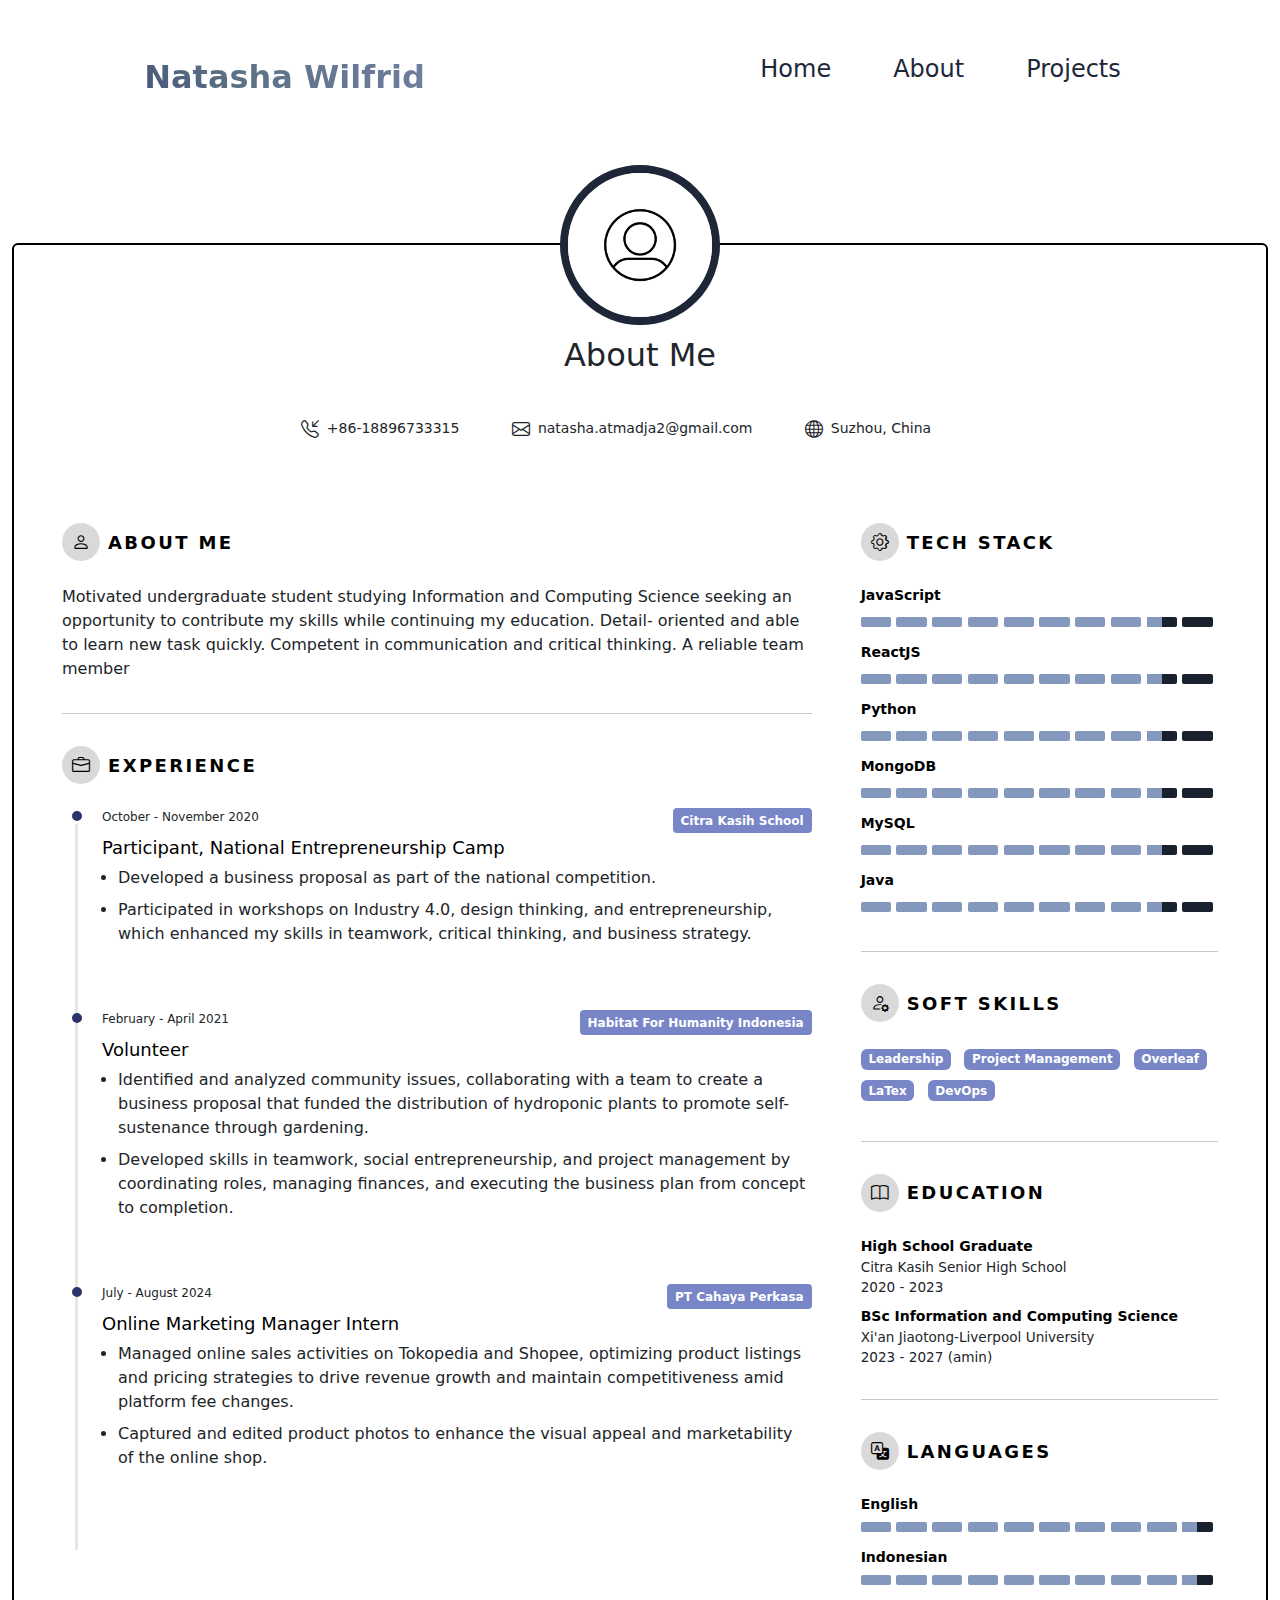
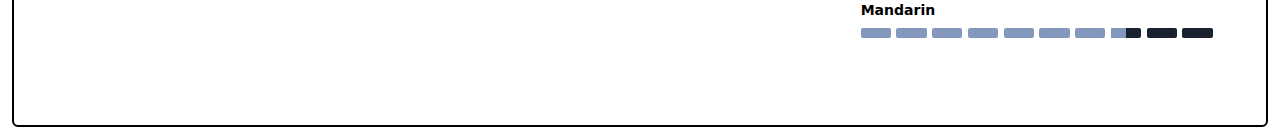
==== about-me.html @ 750fce46 "commit" ====
<!DOCTYPE html>
<html lang="en">
<head>
    <meta charset="UTF-8">
    <meta name="viewport" content="width=device-width, initial-scale=1.0">
    <title>Document</title>
    <link rel="stylesheet" href ="./style2.css"/>
    <link href="https://fonts.googleapis.com/css2?family=Roboto:wght@700&display=swap" rel="stylesheet">
    <link href="https://cdn.jsdelivr.net/npm/bootstrap@5.3.3/dist/css/bootstrap.min.css" rel="stylesheet" integrity="sha384-QWTKZyjpPEjISv5WaRU9OFeRpok6YctnYmDr5pNlyT2bRjXh0JMhjY6hW+ALEwIH" crossorigin="anonymous">
    <link rel="stylesheet" href="https://cdn.jsdelivr.net/npm/bootstrap-icons@1.10.3/font/bootstrap-icons.css">
    <script defer src="./script.js"></script>
</head>
<body>
    <header>
        <nav id="dekstop-nav">
            <div class="logo">Natasha Wilfrid</div>
            <ul class="nav-links">
                <li><a href="./main.html">Home</a></li>
                <li><a href="./about-me.html">About</a></li>
                <li><a href="./main.html#projects">Projects</a></li>
            </ul>
        </nav>
    </header>
	<div class="container-fluid">
        <div class="resume-wrapper mx-auto rounded-2">
            <div class="resume-header px-4 px-lg-5">
                <div class="resume-profile-holder text-center">
                    <img class="resume-profile-pic" src="./media/profile-logo.png" alt="image">
                    <h2 class="resume-nametext-uppercase">About Me</h2>
                        <div class="resume-contact mt-4">
                            <ul class="resume-contact-list list-unstyled list-inline mb-0 justify-content-between">
                                <li class="list-inline-item me-md-3 me-lg-5"><i class="resume-contact-icon bi bi-telephone-inbound me-2"></i>+86-18896733315</li>
                                <li class="list-inline-item me-md-3 me-lg-5"><i class="resume-contact-icon bi bi-envelope me-2"></i>natasha.atmadja2@gmail.com</li>
                                <li class="list-inline-item me-lg-5"><i class="resume-contact-icon bi bi-globe me-2"></i>Suzhou, China</li>
                            </ul>
                        </div><!--//resume-contact-->
                    </div><!--//profile-holder-->
                </div><!--//resume-header-->
                            
                <div class="resume-body p-4 p-lg-5">
                    <div class="row">
                        <div class="col-main col-12 col-lg-8 pe-lg-4">
                            <section class="resume-summary-section resume-section">
                                <h3 class="resume-section-heading text-uppercase py-2 py-lg-3 py-2 py-lg-3"><i class="resume-section-heading-icon bi bi-person me-2"></i>About Me</h3>
                                <div class="resume-summary-desc">
                                    Motivated undergraduate student studying Information and Computing
                                    Science seeking an opportunity to contribute my skills while continuing
                                    my education. Detail- oriented and able to learn new task quickly.
                                    Competent in communication and critical thinking. A reliable team member
                                </div>
                            </section><!--//resume-section-->
                                        
                            <hr>
                                        
                            <section class="resume-experience-section resume-section">
                                <h3 class="resume-section-heading text-uppercase py-2 py-lg-3 py-3"><i class="resume-section-heading-icon bi bi-briefcase me-2"></i>Experience</h3>
                                <div class="resume-timeline position-relative">
                                    <article class="resume-timeline-item position-relative pb-5">
                                                    
                                        <div class="resume-timeline-item-header mb-2">
                                                        
                                            <div class="resume-position-meta d-flex justify-content-between mb-1">
                                                <div class="resume-position-time">October - November 2020</div>
                                                <div class="resume-company-name">Citra Kasih School</div>
                                            </div>
                                            <h3 class="resume-position-title mb-1">Participant, National Entrepreneurship Camp</h3>
    
                                        </div>
                                        <div class="resume-timeline-item-desc">
                                                     
                                            <ul class="resume-timeline-list">
                                                <li>Developed a business proposal as part of the national competition.</li>
                                                <li>Participated in workshops on Industry 4.0, design thinking, and entrepreneurship, which enhanced my
                                                    skills in teamwork, critical thinking, and business strategy.
                                                </li>
                                            </ul>
                                                        
                                        </div>
            
                                    </article>
                                    <article class="resume-timeline-item position-relative pb-5">
                                                    
                                        <div class="resume-timeline-item-header mb-2">
                                                        
                                            <div class="resume-position-meta d-flex justify-content-between mb-1">
                                                <div class="resume-position-time">February - April 2021</div>
                                                <div class="resume-company-name">Habitat For Humanity Indonesia</div>
                                            </div>
                                            <h3 class="resume-position-title mb-1">Volunteer</h3>
    
                                        </div><!--//resume-timeline-item-header-->
                                        <div class="resume-timeline-item-desc">
                                                     
                                            <ul class="resume-timeline-list">
                                                <li>Identified and analyzed community issues, collaborating with a team to create a business proposal that funded the distribution of hydroponic plants to promote self-sustenance through gardening.</li>
                                                <li>Developed skills in teamwork, social entrepreneurship, and project management by coordinating roles,
                                                    managing finances, and executing the business plan from concept to completion.
                                                </li>
                                            </ul>
                                                        
                                        </div><!--//resume-timeline-item-desc-->
            
                                    </article><!--//resume-timeline-item-->
                                        
                                    <article class="resume-timeline-item position-relative pb-5">
    
                                        <div class="resume-timeline-item-header mb-2">
                                                        
                                            <div class="resume-position-meta d-flex justify-content-between mb-1">
                                                <div class="resume-position-time">July - August 2024</div>
                                                <div class="resume-company-name">PT Cahaya Perkasa</div>
                                            </div>
                                                <h3 class="resume-position-title mb-1">Online Marketing Manager Intern</h3>
    
                                        </div><!--//resume-timeline-item-header-->
                                        <div class="resume-timeline-item-desc">
                                            <ul class="resume-timeline-list">
                                                <li>Managed online sales activities on Tokopedia and Shopee, optimizing product listings and pricing
                                                    strategies to drive revenue growth and maintain competitiveness amid platform fee changes.
                                                </li>
                                                <li>Captured and edited product photos to enhance the visual appeal and marketability of the online shop.</li>
                                            </ul>
                                                        
                                        </div>
            
                                    </article>
                                </div>
                            </section>
                        </div>
                        <div class="col-12 col-lg-4 ps-lg-4">
                                        
                            <section class="resume-skills-section resume-section">
                                <h3 class="resume-section-heading text-uppercase py-2 py-lg-3 py-3"><i class="resume-section-heading-icon bi bi-gear me-2"></i>Tech Stack</h3>
                                            
                                <ul class="list-unstyled">
                                <li class="mb-2">
                                    <div class="resume-skill-name">JavaScript</div>
                                    <div class="resume-level-indicator row gx-0 flex-nowrap">
                                        <div class="col"><span class="item item-full"></span></div>
                                        <div class="col"><span class="item item-full"></span></div>
                                        <div class="col"><span class="item item-full"></span></div>
                                        <div class="col"><span class="item item-full"></span></div>
                                        <div class="col"><span class="item item-full"></span></div>
                                        <div class="col"><span class="item item-full"></span></div>
                                        <div class="col"><span class="item item-full"></span></div>
                                        <div class="col"><span class="item item-full"></span></div>
                                        <div class="col"><span class="item item-half"></span></div>
                                        <div class="col"><span class="item"></span></div>
                                    </div><!--//resume-level-indicator-->
                                </li>
                                <li class="mb-2">
                                    <div class="resume-skill-name">ReactJS</div>
                                    <div class="resume-level-indicator row gx-0 flex-nowrap">
                                        <div class="col"><span class="item item-full"></span></div>
                                        <div class="col"><span class="item item-full"></span></div>
                                        <div class="col"><span class="item item-full"></span></div>
                                        <div class="col"><span class="item item-full"></span></div>
                                        <div class="col"><span class="item item-full"></span></div>
                                        <div class="col"><span class="item item-full"></span></div>
                                        <div class="col"><span class="item item-full"></span></div>
                                        <div class="col"><span class="item item-full"></span></div>
                                        <div class="col"><span class="item item-half"></span></div>
                                        <div class="col"><span class="item"></span></div>
                                    </div><!--//resume-level-indicator-->
                                </li>
                                <li class="mb-2">
                                    <div class="resume-skill-name">Python</div>
                                    <div class="resume-level-indicator row gx-0 flex-nowrap">
                                        <div class="col"><span class="item item-full"></span></div>
                                        <div class="col"><span class="item item-full"></span></div>
                                        <div class="col"><span class="item item-full"></span></div>
                                        <div class="col"><span class="item item-full"></span></div>
                                        <div class="col"><span class="item item-full"></span></div>
                                        <div class="col"><span class="item item-full"></span></div>
                                        <div class="col"><span class="item item-full"></span></div>
                                        <div class="col"><span class="item item-full"></span></div>
                                        <div class="col"><span class="item item-half"></span></div>
                                        <div class="col"><span class="item"></span></div>
                                    </div><!--//resume-level-indicator-->
                                </li>
                                <li class="mb-2">
                                    <div class="resume-skill-name">MongoDB</div>
                                    <div class="resume-level-indicator row gx-0 flex-nowrap">
                                        <div class="col"><span class="item item-full"></span></div>
                                        <div class="col"><span class="item item-full"></span></div>
                                        <div class="col"><span class="item item-full"></span></div>
                                        <div class="col"><span class="item item-full"></span></div>
                                        <div class="col"><span class="item item-full"></span></div>
                                        <div class="col"><span class="item item-full"></span></div>
                                        <div class="col"><span class="item item-full"></span></div>
                                        <div class="col"><span class="item item-full"></span></div>
                                        <div class="col"><span class="item item-half"></span></div>
                                        <div class="col"><span class="item"></span></div>
                                    </div><!--//resume-level-indicator-->
                                </li>
                                <li class="mb-2">
                                    <div class="resume-skill-name">MySQL</div>
                                    <div class="resume-level-indicator row gx-0 flex-nowrap">
                                        <div class="col"><span class="item item-full"></span></div>
                                        <div class="col"><span class="item item-full"></span></div>
                                        <div class="col"><span class="item item-full"></span></div>
                                        <div class="col"><span class="item item-full"></span></div>
                                        <div class="col"><span class="item item-full"></span></div>
                                        <div class="col"><span class="item item-full"></span></div>
                                        <div class="col"><span class="item item-full"></span></div>
                                        <div class="col"><span class="item item-full"></span></div>
                                        <div class="col"><span class="item item-half"></span></div>
                                        <div class="col"><span class="item"></span></div>
                                    </div><!--//resume-level-indicator-->
                                </li>
                                <li class="Java">
                                    <div class="resume-skill-name">Java</div>
                                    <div class="resume-level-indicator row gx-0 flex-nowrap">
                                        <div class="col"><span class="item item-full"></span></div>
                                        <div class="col"><span class="item item-full"></span></div>
                                        <div class="col"><span class="item item-full"></span></div>
                                        <div class="col"><span class="item item-full"></span></div>
                                        <div class="col"><span class="item item-full"></span></div>
                                        <div class="col"><span class="item item-full"></span></div>
                                        <div class="col"><span class="item item-full"></span></div>
                                        <div class="col"><span class="item item-full"></span></div>
                                        <div class="col"><span class="item item-half"></span></div>
                                        <div class="col"><span class="item"></span></div>
                                    </div><!--//resume-level-indicator-->
                                </li>
                                </ul>               
                            </section><!--//resume-section-->
                            <hr>
                                        
                            <section class="resume-skills-section resume-section">
                                <h3 class="resume-section-heading text-uppercase py-2 py-lg-3 py-3"><i class="resume-section-heading-icon bi bi-person-gear me-2"></i>Soft Skills</h3>
                                <ul class="list-inline">
                                    <li class="list-inline-item"><span class="badge resume-skill-badge">Leadership</span></li>
                                    <li class="list-inline-item"><span class="badge resume-skill-badge">Project Management</span></li>
                                    <li class="list-inline-item"><span class="badge resume-skill-badge">Overleaf</span></li>
                                    <li class="list-inline-item"><span class="badge resume-skill-badge">LaTex</span></li>
                                    <li class="list-inline-item"><span class="badge resume-skill-badge">DevOps</span></li>
                                                
                                </ul>
                            </section><!--//resume-section-->
                                        
                            <hr>
                            <section class="resume-educate-section resume-section">
                                <h3 class="resume-section-heading text-uppercase py-2 py-lg-3 py-3"><i class="resume-section-heading-icon bi bi-book me-2"></i>Education</h3>
                                <ul class="list-unstyled">
                                    <li class="mb-2">
                                        <div class="resume-degree font-weight-bold">High School Graduate</div>
                                        <div class="resume-degree-org">Citra Kasih Senior High School</div>
                                        <div class="resume-degree-time">2020 - 2023</div>
                                    </li>
                                    <li>
                                        <div class="resume-degree font-weight-bold">BSc Information and Computing Science</div>
                                        <div class="resume-degree-org">Xi'an Jiaotong-Liverpool University</div>
                                        <div class="resume-degree-time">2023 - 2027 (amin)</div>
                                    </li>
                                </ul>
                            </section>
                                        
                            <hr>
                                        
                            <section class="resume-lang-section resume-section">
                                <h3 class="resume-section-heading text-uppercase py-2 py-lg-3 py-3"><i class="resume-section-heading-icon bi bi-translate me-2"></i>Languages</h3>
                                    <ul class="list-unstyled resume-lang-list">
                                    <li class="mb-2">
                                        <div class="resume-lang-name">English</div>
                                        <div class="resume-level-indicator row gx-0 flex-nowrap">
                                            <div class="col"><span class="item item-full"></span></div>
                                            <div class="col"><span class="item item-full"></span></div>
                                            <div class="col"><span class="item item-full"></span></div>
                                            <div class="col"><span class="item item-full"></span></div>
                                            <div class="col"><span class="item item-full"></span></div>
                                            <div class="col"><span class="item item-full"></span></div>
                                            <div class="col"><span class="item item-full"></span></div>
                                            <div class="col"><span class="item item-full"></span></div>
                                            <div class="col"><span class="item item-full"></span></div>
                                            <div class="col"><span class="item item-half"></span></div>
                                        </div>
                                    </li>
                                    <li class="mb-2">
                                        <div class="resume-lang-name">Indonesian</div>
                                        <div class="resume-level-indicator row gx-0 flex-nowrap">
                                            <div class="col"><span class="item item-full"></span></div>
                                            <div class="col"><span class="item item-full"></span></div>
                                            <div class="col"><span class="item item-full"></span></div>
                                            <div class="col"><span class="item item-full"></span></div>
                                            <div class="col"><span class="item item-full"></span></div>
                                            <div class="col"><span class="item item-full"></span></div>
                                            <div class="col"><span class="item item-full"></span></div>
                                            <div class="col"><span class="item item-full"></span></div>
                                            <div class="col"><span class="item item-full"></span></div>
                                            <div class="col"><span class="item item-half"></span></div>
                                        </div><!--//resume-level-indicator-->
                                    </li>
                                    <li class="mb-3">
                                        <div class="resume-lang-name">Mandarin</div>
                                        <div class="resume-level-indicator row gx-0 flex-nowrap">
                                            <div class="col"><span class="item item-full"></span></div>
                                            <div class="col"><span class="item item-full"></span></div>
                                            <div class="col"><span class="item item-full"></span></div>
                                            <div class="col"><span class="item item-full"></span></div>
                                            <div class="col"><span class="item item-full"></span></div>
                                            <div class="col"><span class="item item-full"></span></div>
                                            <div class="col"><span class="item item-full"></span></div>
                                            <div class="col"><span class="item item-half"></span></div>
                                            <div class="col"><span class="item"></span></div>
                                            <div class="col"><span class="item"></span></div>
                                        </div>
                                    </li>
                                </ul>
                            </section>        
                        </div><!--//col-side-->
                    </div><!--//row-->
                </div><!--//resume-body-->
            </div><!--//resume-wrapper-->
        </div><!--//container-fluid-->
    </div><!--//main-content-wrapper-->
            
            
    </div><!--//row-->
        
    </div><!--//container-->
</body>
</html>
---- style2.css ----
body {
    margin: 0;
    font-family: 'Roboto', sans-serif;
    font-size: var(--bs-body-font-size);
    font-weight: var(--bs-body-font-weight);
    line-height: var(--bs-body-line-height);
    color: var(--bs-body-color);
    text-align: var(--bs-body-text-align);
    background-color: var(--bs-body-bg);
    -webkit-text-size-adjust: 100%;
    -webkit-tap-highlight-color: rgba(0, 0, 0, 0);
}

/*desktop-nav*/

nav .logo {
  font-size: 2rem;
  font-weight: bold;
  background: linear-gradient(45deg, #2D336B, #5C7285, #7781a9, #A9B5DF, #7886C7, #7886C7); /* Gradient colors */
  background-size: 400% 400%;
  -webkit-background-clip: text; 
  -webkit-text-fill-color: transparent; 
  animation: gradientAnimation 5s ease infinite;
}

a {
  color: black;
  text-decoration: none;
  text-decoration-color: white;
}
a:hover {
    color: #2D336B;
    text-decoration: underline;
    text-underline-offset: 1rem;
    text-decoration-color: #2D336B;
}

nav .logo:hover {
    cursor: default;
}

nav,
.nav-links {
  display: flex;
}

nav {
  justify-content: space-around;
  align-items: center;
  height: 17vh;
}

.nav-links {
  gap: 2rem;
  list-style: none;
  font-size: 1.5rem;
}

nav ul {
    display: flex;
    list-style: none;
}

nav ul li {
    margin: 0 15px;
}


nav ul li a {
    text-decoration: none;
    color: #1e2738;
    transition: color 0.3s;
}

nav ul li a:hover {
    color: linear-gradient(45deg, #081c15, #1b4332, #2d6a4f, #40916c, #52b788, #74c69d);
}

/*resume content*/


hr {
  margin: 1rem 0;
  color: inherit;
  border: 0;
  border-top: 1px solid;
  opacity: 0.25;
}

/* ============= Resume Page  ============= */
.resume-wrapper {
    margin-top: 90px;
    position: relative;
    padding-top: calc(75px + 1rem);
    border: 2px solid black;
}
  
.resume-profile-pic {
  max-width: 160px;
  height: auto;
  position: absolute;
  left: 50%;
  margin-left: -80px;
  top: -80px;
  border: 8px solid #1e2738;
  border-radius: 50%;
}
  
  .resume-name {
    letter-spacing: 0.5rem;
    font-size: 2.25rem;
    color: black;
    font-weight: 900;
  }
  
  .resume-role-title {
    font-size: 1.125rem;
    letter-spacing: 0.25rem;
    color: #7886C7;
    font-weight: 500;
  }
  
  .resume-body .col-main {
    border-right: 1px solid rgba(255, 255, 255, 0.2);
  }
  
  .resume-section {
    margin-bottom: 2rem;
  }
  
  .resume-section-heading {
    font-size: 1.125rem;
    letter-spacing: 0.15rem;
    color: black;
    font-weight: 900;
    display: flex;
    align-items: center;
  }
  
  .resume-section-heading-icon {
    background: #2D336B;
    border-radius: 50%;
    display: inline-flex;
    justify-content: center;
    align-items: center;
    text-align: center;
    width: 38px;
    height: 38px;
    padding-left: 0.15rem;
    background: rgba(0, 0, 0, 0.15);
    font-size: 1.125rem;
    color: black;
  }
  
  .resume-contact {
    border-top: 1px solid rgba(255, 255, 255, 0.2);
    border-bottom: 1px solid rgba(255, 255, 255, 0.2);
    padding: 1rem;
    font-size: 0.875rem;
  }
  
  .resume-contact-icon {
    font-size: 1.125rem;
    vertical-align: middle;
  }

  .resume-body{
    padding: 1.5rem;
  }

  @media(min-width:992px){
    .resume-body {
        padding: 3rem;
    }
  }
  
  .resume-timeline {
    padding-left: 2.5rem;
  }

  .resume-timeline:before {
    content: "";
    display: inline-block;
    width: 3px;
    height: 100%;
    background: rgba(0, 0, 0, 0.1);
    left: 13px;
    top: 16px;
    position: absolute;
  }
  
  .resume-position-meta {
    font-size: 0.75rem;
    margin-bottom: 0.25rem;
    justify-content: space-between;
  }
  
  .resume-company-name {
    background: #7886C7;
    color: white;
    padding: 0.2rem 0.5rem;
    border-radius: 0.25rem;
    font-weight: 600;
  }
  
  .resume-position-title {
    font-size: 1.125rem;
    margin-bottom: 0.25rem;
    color: black;
  }
  
  .resume-timeline-item:before {
    content: "";
    display: inline-block;
    position: absolute;
    left: -30px;
    top: 3px;
    width: 10px;
    height: 10px;
    border: 2px solid #2D336B;
    background: #2D336B;
    border-radius: 50%;
  }
  
  .resume-timeline-list {
    padding-left: 1rem;
  }
  .resume-timeline-list li {
    margin-bottom: 0.5rem;
  }
  
  .resume-degree {
    color: black;
    font-weight: bold;
    font-size: 0.875rem;
  }
  
  .resume-degree-org {
    font-size: 0.85rem;
  }
  
  .resume-degree-time {
    font-size: 0.85rem;
  }

  
  .resume-skill-name {
    margin-bottom: 0.25rem;
    color: black;
    font-size: 0.875rem;
    font-weight: bold;
  }

  .resume-progress {
    border-radius: 0.25rem;
    height: 0.3rem;
    background: #19202e;
    margin-bottom: 1rem;
  }
  
  .resume-progress-bar {
    border-radius: 0.25rem;
    background-color: #8497bc;
  }
  
  .resume-skill-badge {
    background: #19202e;
    background: #7886C7;
    color: rgba(255, 255, 255, 0.8);
    padding: 0.5rem 0.65rem;
    margin-bottom: 0.5rem;
  }

  .resume-lang-name {
    font-weight: bold;
    color: black;
    font-size: 0.875rem;
  }
  
  .resume-level-indicator {
    margin-top: 2px;
  }
  .resume-level-indicator .item {
    width: 85%;
    min-height: 10px;
    border-radius: 2px;
    display: inline-block;
    background: #19202e;
    position: relative;
  }
  .resume-level-indicator .item:last-child {
    margin-right: 0;
  }
  .resume-level-indicator .item.item-full {
    background: #8497bc;
  }
  .resume-level-indicator .item.item-half:after {
    content: "";
    display: inline-block;
    position: absolute;
    width: 50%;
    height: 100%;
    left: 0;
    top: 0;
    background: #8497bc;
  }
  
  .mb-2 {
    margin-bottom: 0.5rem !important;
}


@keyframes gradientAnimation {
    0% {
        background-position: 0% 50%;
    }
    50% {
        background-position: 100% 50%;
    }
    100% {
        background-position: 0% 50%;
    }
}
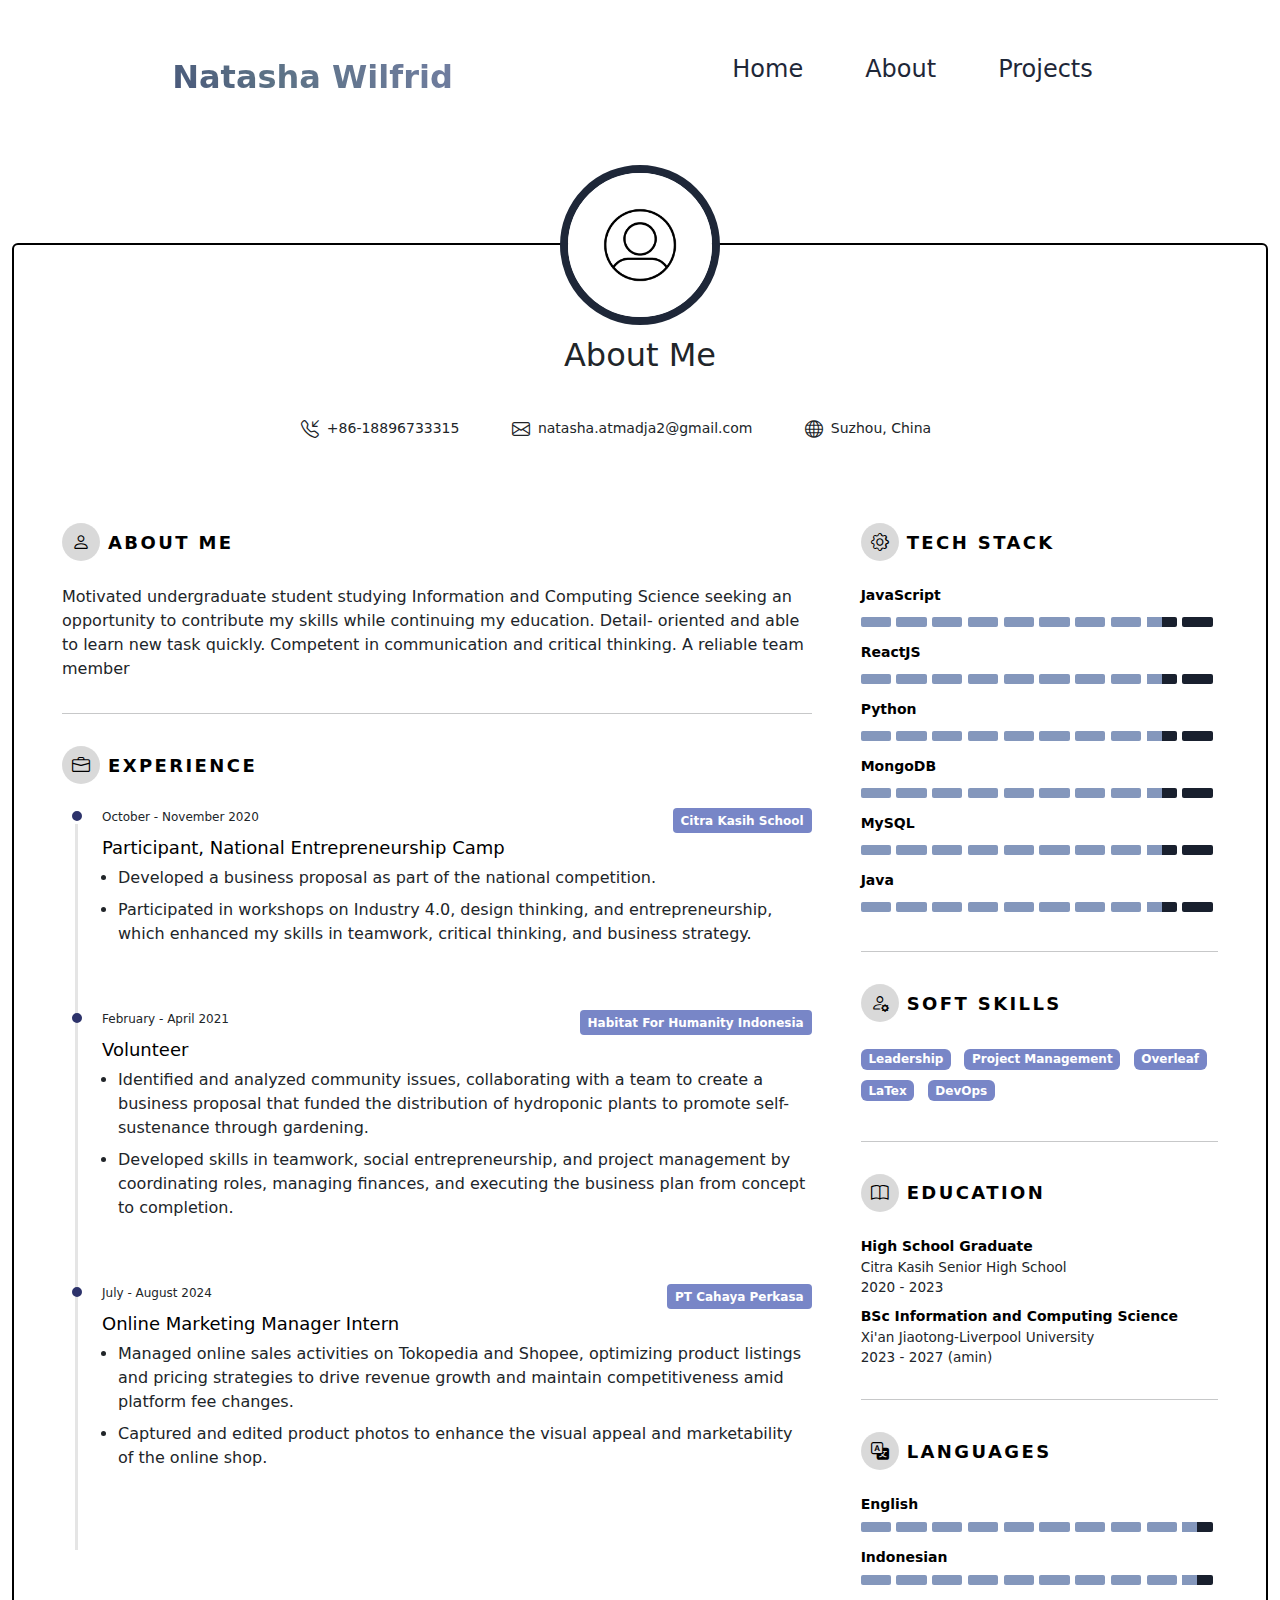
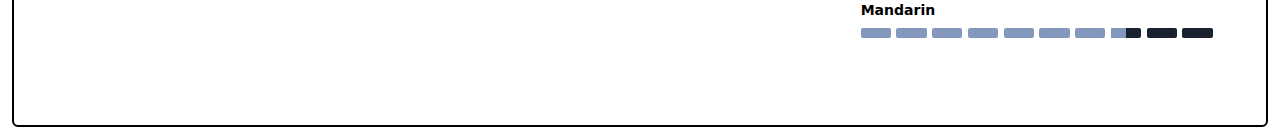
==== commit 7c96e723: "commit" ====
--- a/about-me.html
+++ b/about-me.html
@@ -12,13 +12,29 @@
 </head>
 <body>
     <header>
-        <nav id="dekstop-nav">
+        <nav id="desktop-nav">
             <div class="logo">Natasha Wilfrid</div>
-            <ul class="nav-links">
-                <li><a href="./main.html">Home</a></li>
-                <li><a href="./about-me.html">About</a></li>
-                <li><a href="./main.html#projects">Projects</a></li>
-            </ul>
+              <ul class="nav-links">
+                <li><a href="./index.html">Home</a></li>
+                <li><a href="">About</a></li>
+                <li><a href="./index.html#projects">Projects</a></li>
+              </ul>
+        </nav>
+    
+        <nav id="hamburger-nav">
+            <div class="logo">Natasha Wilfrid</div>
+            <div class="hamburger-menu">
+              <div class="hamburger-icon" onclick="toggleMenu()">
+                <span></span>
+                <span></span>
+                <span></span>
+              </div>
+              <div class="menu-links">
+                <li><a href="./index.html" onclick="toggleMenu()">Home</a></li>
+                <li><a href="./about-me.html" onclick="toggleMenu()">About</a></li>
+                <li><a href="./index.html#projects" onclick="toggleMenu()">Projects</a></li>
+              </div>
+            </div>
         </nav>
     </header>
 	<div class="container-fluid">
--- a/style2.css
+++ b/style2.css
@@ -13,6 +13,13 @@
 }
 
 /*desktop-nav*/
+#desktop-nav{
+  max-width: 1200px;
+  margin: auto;
+  padding: 1.5rem 1rem;
+  display: flex;
+  align-items: center;
+}
 
 nav .logo {
   font-size: 2rem;
@@ -77,6 +84,85 @@
     color: linear-gradient(45deg, #081c15, #1b4332, #2d6a4f, #40916c, #52b788, #74c69d);
 }
 
+/* HAMBURGER MENU */
+
+#hamburger-nav {
+  display: none;
+}
+
+.hamburger-menu {
+  position: relative;
+  display: inline-block;
+}
+
+.hamburger-icon {
+  display: flex;
+  flex-direction: column;
+  justify-content: space-between;
+  height: 24px;
+  width: 30px;
+  cursor: pointer;
+}
+
+.hamburger-icon span {
+  width: 100%;
+  height: 2px;
+  background-color: black;
+  transition: all 0.3 ease-in-out;
+}
+
+.menu-links {
+  position: absolute;
+  top: 100%;
+  right: 0;
+  background-color: white;
+  width: fit-content;
+  max-height: 0;
+  overflow: hidden;
+  transition: all 0.3 ease-in-out;
+}
+
+.menu-links a {
+  display: block;
+  padding: 10px;
+  text-align: center;
+  font-size: 1.5rem;
+  color: black;
+  text-decoration: none;
+  transition: all 0.3 ease-in-out;
+}
+
+.menu-links li {
+  list-style: none;
+}
+
+.menu-links.open {
+  max-height: 300px;
+}
+
+.hamburger-icon.open span:first-child {
+  transform: rotate(45deg) translate(10px, 5px);
+}
+
+.hamburger-icon.open span:nth-child(2) {
+  opacity: 0;
+}
+
+.hamburger-icon.open span:last-child {
+  transform: rotate(-45deg) translate(10px, -5px);
+}
+
+.hamburger-icon span:first-child {
+  transform: none;
+}
+
+.hamburger-icon span:first-child {
+  opacity: 1;
+}
+
+.hamburger-icon span:first-child {
+  transform: none;
+}
 /*resume content*/
 
 
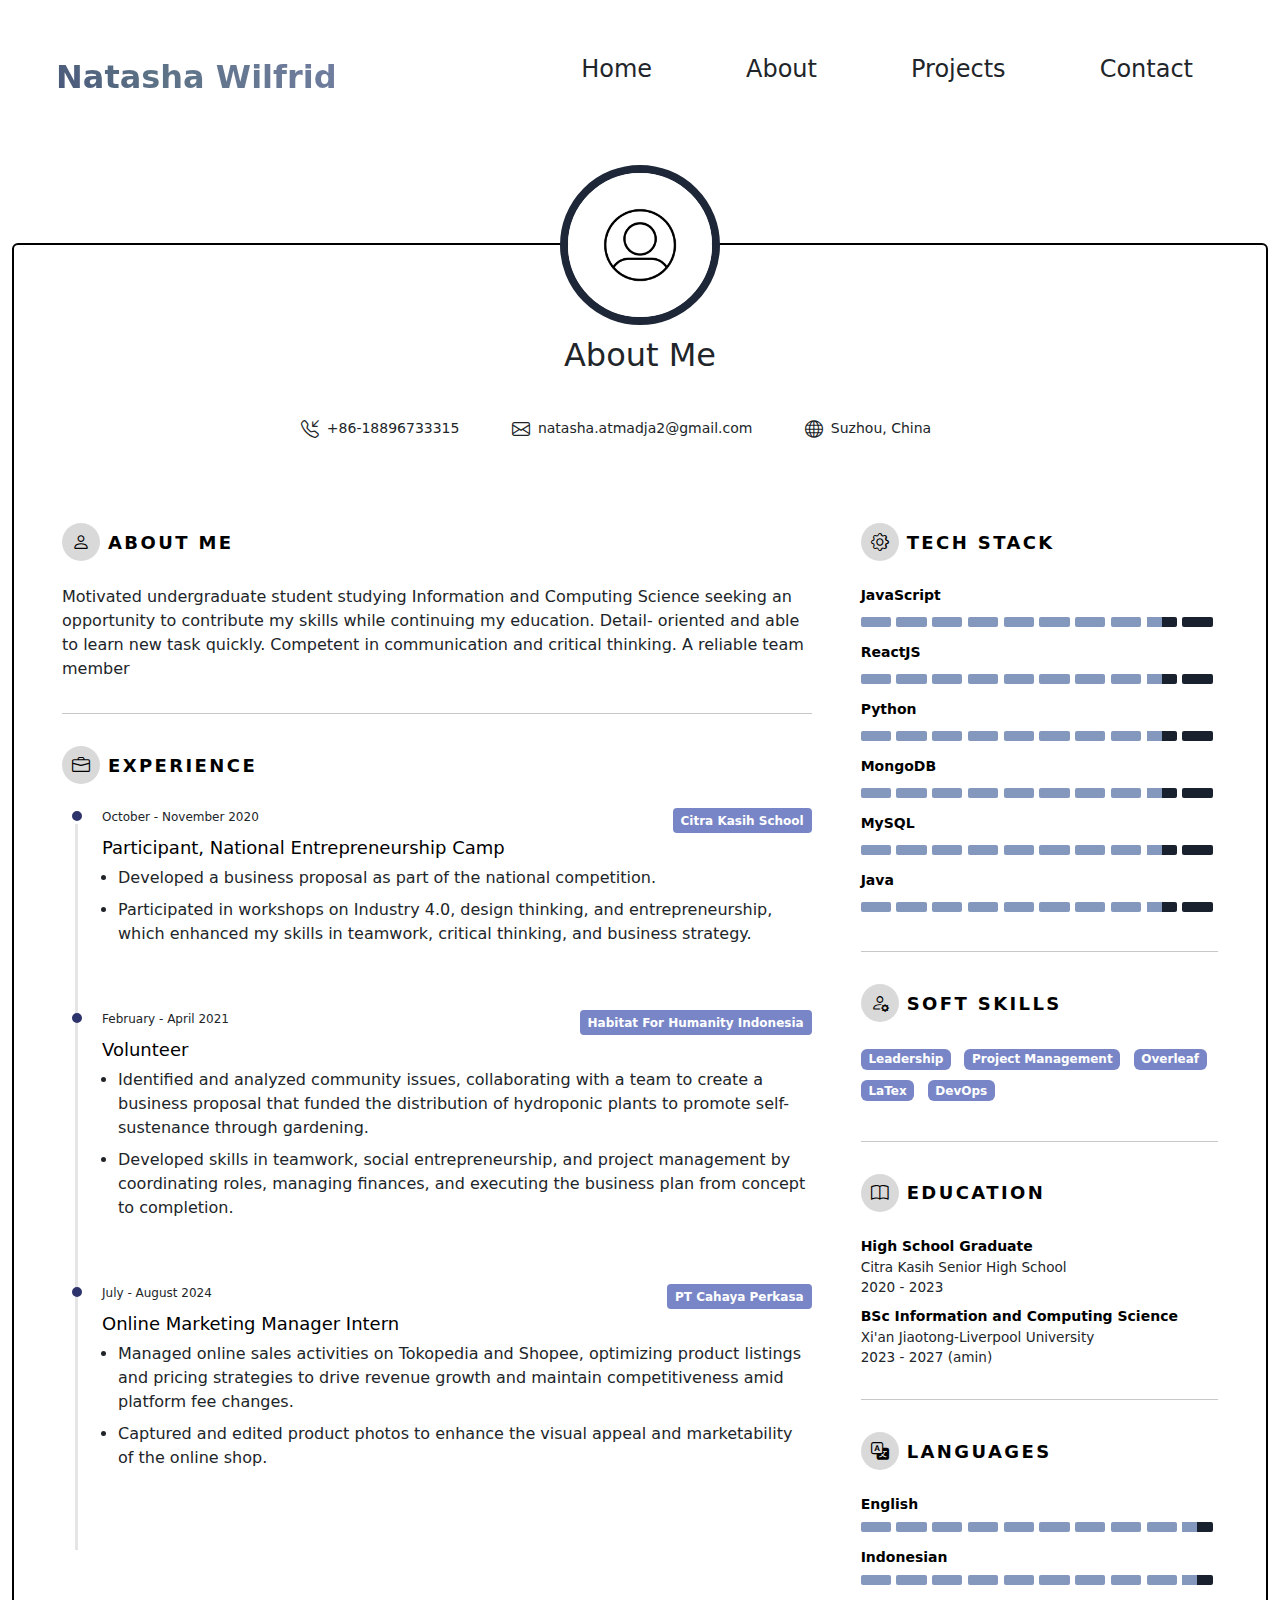
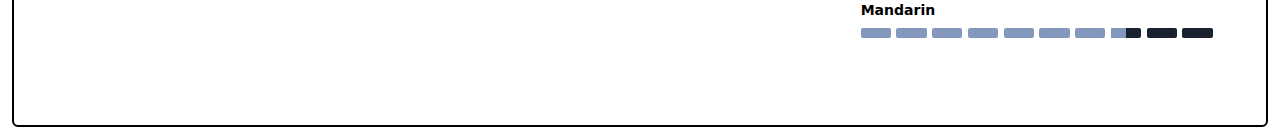
==== commit 58ba15e2: "commit" ====
--- a/about-me.html
+++ b/about-me.html
@@ -15,25 +15,28 @@
         <nav id="desktop-nav">
             <div class="logo">Natasha Wilfrid</div>
               <ul class="nav-links">
-                <li><a href="./index.html">Home</a></li>
-                <li><a href="">About</a></li>
-                <li><a href="./index.html#projects">Projects</a></li>
+                <li><a onclick="location.href='./index.html'">Home</a></li>
+                <li><a onclick="location.href=''">About</a></li>
+                <li><a onclick="location.href='./index.html#projects'">Projects</a></li>
+                <li><a onclick="location.href='#contact'">Contact</a></li>
               </ul>
         </nav>
     
         <nav id="hamburger-nav">
             <div class="logo">Natasha Wilfrid</div>
             <div class="hamburger-menu">
-              <div class="hamburger-icon" onclick="toggleMenu()">
-                <span></span>
-                <span></span>
-                <span></span>
-              </div>
-              <div class="menu-links">
-                <li><a href="./index.html" onclick="toggleMenu()">Home</a></li>
-                <li><a href="./about-me.html" onclick="toggleMenu()">About</a></li>
-                <li><a href="./index.html#projects" onclick="toggleMenu()">Projects</a></li>
-              </div>
+                <div class="hamburger-icon" onclick="toggleMenu()">
+                    <span></span>
+                    <span></span>
+                    <span></span>
+                    <span></span>
+                </div>
+                <div class="menu-links">
+                    <li><a href="#hero" onclick="toggleMenu()">Home</a></li>
+                    <li><a href="./about-me.html" onclick="toggleMenu()">About</a></li>
+                    <li><a href="#projects" onclick="toggleMenu()">Projects</a></li>
+                    <li><a href="#contact" onclick="toggleMenu()">Contact</a></li>
+                </div>
             </div>
         </nav>
     </header>
--- a/style2.css
+++ b/style2.css
@@ -19,6 +19,7 @@
   padding: 1.5rem 1rem;
   display: flex;
   align-items: center;
+  justify-content: space-between;
 }
 
 nav .logo {
@@ -66,6 +67,7 @@
 
 nav ul {
     display: flex;
+    align-items: center;
     list-style: none;
 }
 
@@ -75,6 +77,7 @@
 
 
 nav ul li a {
+  padding: 0.5rem 1rem;
     text-decoration: none;
     color: #1e2738;
     transition: color 0.3s;
